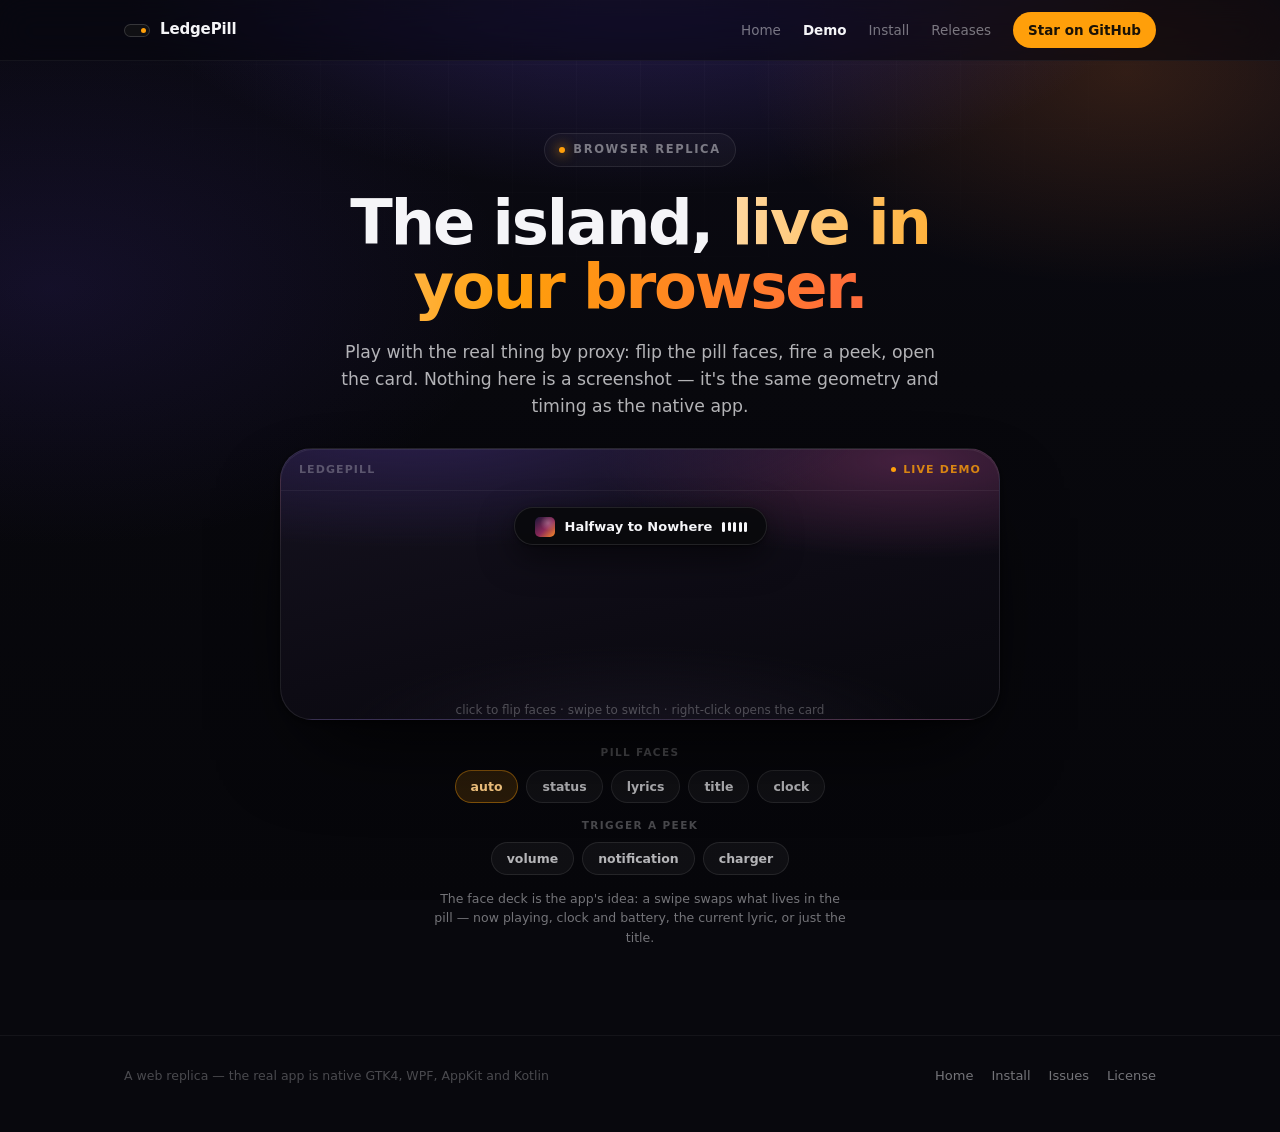
==== docs/demo.html @ aaab97e1 "Split the docs page into a three-page site One 956-line file held the landing copy and the whole isl" ====
<!doctype html>
<html lang="en">
<head>
<meta charset="utf-8">
<meta name="viewport" content="width=device-width, initial-scale=1">
<title>LedgePill — live demo</title>
<meta name="description" content="Click, swipe and poke the LedgePill island: pill faces, peeks and the expanded card, all in the browser.">
<meta name="theme-color" content="#08080d">
<link rel="icon" href="data:image/svg+xml,%3Csvg xmlns='http://www.w3.org/2000/svg' viewBox='0 0 32 32'%3E%3Crect width='32' height='32' rx='9' fill='%2308080d'/%3E%3Crect x='6' y='12' width='20' height='8' rx='4' fill='%23fff'/%3E%3Ccircle cx='23.5' cy='16' r='1.6' fill='%23ff9f0a'/%3E%3C/svg%3E">
<link rel="stylesheet" href="style.css">
<style>
  /* ------------------------------------------------------------------ demo */
  .demo { padding: 12px 0 8px; }
  .demo-wrap { display: flex; flex-direction: column; align-items: center; padding-top: 8px; }
  .stage { display: flex; flex-direction: column; align-items: center; }

  /* the fake desktop the island hangs in */
  .screen {
    position: relative;
    width: min(720px, 100%);
    border-radius: var(--r-xl);
    border: 1px solid var(--line);
    box-shadow: var(--shadow);
    overflow: hidden;
    background:
      radial-gradient(110% 80% at 18% -10%, #2b1f4d 0%, transparent 58%),
      radial-gradient(85% 70% at 88% 4%, #45203f 0%, transparent 52%),
      radial-gradient(60% 50% at 50% 108%, #16131f 0%, transparent 70%),
      linear-gradient(168deg, #15121f 0%, #0d0b14 58%, #08080d 100%);
  }
  .screen::after {
    content: "";
    position: absolute;
    inset: 0;
    pointer-events: none;
    border-radius: inherit;
    box-shadow: inset 0 1px 0 rgba(255, 255, 255, .07);
  }
  .menubar {
    display: flex;
    align-items: center;
    justify-content: space-between;
    gap: 12px;
    padding: 12px 18px;
    font-size: 11px;
    font-weight: 600;
    letter-spacing: .1em;
    text-transform: uppercase;
    color: var(--ink-4);
    border-bottom: 1px solid var(--line-soft);
  }
  .menubar span { display: inline-flex; align-items: center; gap: 7px; }
  .menubar .led {
    width: 5px;
    height: 5px;
    border-radius: 50%;
    background: rgba(255, 255, 255, .3);
  }
  .menubar .live { color: rgba(255, 159, 10, .8); }
  .menubar .live .led { background: var(--accent); }

  .stage {
    padding: 16px 0 22px;
    min-height: 210px;
    justify-content: flex-start;
  }

  /* Opens as a card, so the island itself stays unpadded for measurement */
  #island {
    background: rgba(10, 10, 13, .97);
    border: 1px solid rgba(255, 255, 255, .1);
    border-radius: 26px;
    box-shadow: 0 12px 34px rgba(0, 0, 0, .55), 0 1px 3px rgba(0, 0, 0, .5);
    transition: width .26s cubic-bezier(.34, 1.2, .64, 1),
                height .26s cubic-bezier(.34, 1.2, .64, 1),
                border-radius .26s,
                transform .2s ease;
    transform-origin: top center;
    position: relative;
    overflow: hidden;
    cursor: pointer;
    user-select: none;
    -webkit-user-select: none;
  }
  #island.expanded { border-radius: 30px; cursor: default; }
  #island:not(.expanded):hover { transform: scale(1.04); }
  #island:focus-visible { outline: 2px solid var(--accent); outline-offset: 6px; }
  #island > section {
    position: absolute;
    top: 0;
    left: 0;
    opacity: 0;
    pointer-events: none;
    transition: opacity .2s;
    white-space: nowrap;
  }
  #island > section.on { opacity: 1; pointer-events: auto; }

  /* pill face */
  #pill { display: flex; align-items: center; gap: 10px; padding: 9px 20px; }
  .dot { color: var(--accent); font-size: 13px; }
  #clock { font-weight: 650; font-size: 14px; letter-spacing: .4px; font-variant-numeric: tabular-nums; }
  #pill .art { width: 20px; height: 20px; border-radius: 5px; display: none; }
  #pill .t {
    font-weight: 650;
    font-size: 13px;
    max-width: 300px;
    overflow: hidden;
    text-overflow: ellipsis;
    display: none;
  }
  #pbat { color: var(--accent); font-size: 11px; font-weight: 700; display: none; font-variant-numeric: tabular-nums; }
  .eq { display: none; align-items: center; gap: 2.5px; height: 14px; }
  .eq i {
    width: 3px;
    height: 4px;
    border-radius: 2px;
    background: var(--ink);
    transition: height .06s linear;
  }

  /* peek */
  #peek { display: flex; align-items: center; gap: 12px; padding: 12px 22px; }
  #peek .ico { font-size: 17px; color: var(--accent); width: 22px; text-align: center; }
  #peek .pt { font-weight: 700; font-size: 13px; }
  #peek .pb { font-size: 12px; color: var(--ink-2); }
  #peek .bar {
    width: 150px;
    height: 6px;
    border-radius: var(--r-pill);
    background: rgba(255, 255, 255, .12);
    overflow: hidden;
  }
  #peek .bar i { display: block; height: 100%; background: #fff; border-radius: var(--r-pill); }

  /* expanded card */
  #card { padding: 20px; width: min(400px, calc(100vw - 56px)); white-space: normal; }
  .chips { display: flex; gap: 8px; justify-content: flex-end; margin-bottom: 12px; }
  .chip {
    background: rgba(255, 255, 255, .06);
    border-radius: var(--r-pill);
    padding: 4px 11px;
    font-size: 11px;
    font-weight: 600;
    color: var(--ink-2);
    white-space: nowrap;
  }
  .head { display: flex; gap: 14px; align-items: center; }
  .head .art { width: 92px; height: 92px; border-radius: 20px; flex: none; }
  .art {
    background:
      radial-gradient(circle at 65% 30%, rgba(255, 255, 255, .25), transparent 40%),
      linear-gradient(135deg, #1a1738 0%, #8c2959 55%, #fa8c26 100%);
  }
  .meta { min-width: 0; }
  .meta .title { font-weight: 700; font-size: 16px; }
  .meta .artist { font-size: 13px; color: var(--ink-2); margin-top: 3px; }
  .meta .album { font-size: 11px; color: var(--ink-3); margin-top: 3px; }
  .seek { display: flex; align-items: center; gap: 8px; margin: 14px 0 4px; }
  .seek span {
    font-size: 10px;
    font-weight: 600;
    color: var(--ink-3);
    font-variant-numeric: tabular-nums;
  }
  .seek .tr {
    flex: 1;
    height: 5px;
    border-radius: var(--r-pill);
    background: rgba(255, 255, 255, .12);
    position: relative;
    cursor: pointer;
  }
  .seek .tr i {
    position: absolute;
    left: 0;
    top: 0;
    height: 100%;
    background: var(--accent);
    border-radius: var(--r-pill);
  }
  .seek .tr b {
    position: absolute;
    top: 50%;
    width: 12px;
    height: 12px;
    border-radius: 50%;
    background: #fff;
    transform: translate(-6px, -50%);
    box-shadow: 0 1px 3px rgba(0, 0, 0, .4);
  }
  .controls { display: flex; justify-content: center; align-items: center; gap: 18px; margin: 10px 0 4px; }
  .controls button {
    background: transparent;
    border: none;
    color: var(--ink);
    font-size: 17px;
    width: 38px;
    height: 38px;
    border-radius: 50%;
    cursor: pointer;
  }
  .controls button:hover { background: rgba(255, 255, 255, .1); }
  .controls .main { background: rgba(255, 255, 255, .1); width: 52px; height: 52px; font-size: 21px; }
  .toggles { display: flex; justify-content: center; gap: 12px; margin: 12px 0; }
  .toggles button {
    width: 44px;
    height: 44px;
    border-radius: 50%;
    border: none;
    background: rgba(255, 255, 255, .07);
    color: var(--ink);
    font-size: 16px;
    cursor: pointer;
    transition: background .15s ease, color .15s ease;
  }
  .toggles button:hover { background: rgba(255, 255, 255, .13); }
  .toggles button.onn { background: var(--accent); color: #0c0c0e; }
  .tiles { display: grid; grid-template-columns: repeat(4, 1fr); gap: 10px; }
  .tile { background: rgba(255, 255, 255, .06); border-radius: 18px; padding: 12px 8px; text-align: center; }
  .tile .big { font-weight: 700; font-size: 16px; font-variant-numeric: tabular-nums; }
  .tile .sub { font-size: 10px; color: var(--ink-3); margin-top: 4px; }
  .tile svg { display: block; margin: 0 auto 2px; }
  #timerTile { cursor: pointer; }
  #timerTile.run .big { color: var(--accent); }
  .sys { text-align: center; font-size: 11px; font-weight: 600; color: var(--ink-3); margin-top: 12px; }

  .caption {
    text-align: center;
    font-size: 12px;
    color: var(--ink-4);
    padding: 0 18px;
  }
  @media (max-width: 420px) {
    #pill { gap: 8px; padding: 8px 14px; }
    #pill .t { max-width: 150px; }
    .tiles { gap: 6px; }
    .tile { padding: 10px 4px; }
  }

  /* ---------------------------------------------------------------- controls */
  .deck { margin-top: 24px; display: flex; flex-direction: column; align-items: center; gap: 14px; }
  .group-label {
    font-size: 10.5px;
    font-weight: 650;
    letter-spacing: .13em;
    text-transform: uppercase;
    color: var(--ink-4);
    margin-bottom: 9px;
    text-align: center;
  }
  .group { text-align: center; }
  .chiprow { display: flex; flex-wrap: wrap; justify-content: center; gap: 8px; }
  .chiprow button {
    font-family: inherit;
    font-size: 12.5px;
    font-weight: 600;
    color: var(--ink-2);
    background: var(--panel);
    border: 1px solid var(--line);
    border-radius: var(--r-pill);
    padding: 8px 15px;
    cursor: pointer;
    transition: background .15s ease, color .15s ease, border-color .15s ease;
  }
  .chiprow button:hover { background: var(--panel-hi); color: var(--ink); }
  .chiprow button.on {
    background: rgba(255, 159, 10, .14);
    border-color: rgba(255, 159, 10, .42);
    color: #ffce85;
  }
  .chiprow button:focus-visible { outline: 2px solid var(--accent); outline-offset: 3px; }
  .tip { font-size: 12.5px; color: var(--ink-3); text-align: center; max-width: 52ch; }
</style>
</head>
<body>
<div class="ambient" aria-hidden="true"></div>

<header class="topbar">
  <div class="wrap">
    <a class="brand" href="index.html">
      <span class="brand-mark" aria-hidden="true"></span> LedgePill
    </a>
    <nav class="topnav">
      <a href="index.html">Home</a>
      <a href="demo.html" aria-current="page">Demo</a>
      <a href="install.html">Install</a>
      <a class="hide-sm" href="https://github.com/Mariakevin/LedgePill/releases">Releases</a>
      <a class="cta" href="https://github.com/Mariakevin/LedgePill">Star on GitHub</a>
    </nav>
  </div>
</header>

<main class="wrap">
  <section class="page-head">
    <p class="eyebrow"><i aria-hidden="true"></i> Browser replica</p>
    <h1>The island, <span class="grad">live in your browser.</span></h1>
    <p class="lede">
      Play with the real thing by proxy: flip the pill faces, fire a peek, open the card.
      Nothing here is a screenshot — it's the same geometry and timing as the native app.
    </p>
  </section>

  <section class="demo" id="demo" aria-label="Interactive demo">
    <div class="demo-wrap">
      <div class="screen">
        <div class="menubar" aria-hidden="true">
          <span>LedgePill</span>
          <span class="live"><i class="led"></i> live demo</span>
        </div>
        <div class="stage">
          <div id="island" tabindex="0" role="group" aria-label="LedgePill island — click to flip faces, right-click to open the card">
            <section id="pill" class="on">
              <div class="art"></div>
              <div class="t" id="ptitle"></div>
              <div class="t" id="plyric"></div>
              <div class="eq" aria-hidden="true"><i></i><i></i><i></i><i></i><i></i></div>
              <span class="dot">●</span>
              <span id="clock">--:--</span>
              <span id="pbat">⚡ 84%</span>
            </section>

            <section id="peek">
              <span class="ico"></span>
              <div><div class="pt"></div><div class="pb"></div></div>
              <div class="bar"><i></i></div>
            </section>

            <section id="card">
              <div class="chips"><span class="chip">ᛒ MX Buds · 80%</span><span class="chip">HomeNet</span></div>
              <div class="head">
                <div class="art"></div>
                <div class="meta">
                  <div class="title">Halfway to Nowhere</div>
                  <div class="artist">Night Cartography</div>
                  <div class="album">Isole Perdute</div>
                </div>
              </div>
              <div class="seek">
                <span id="tNow">0:47</span>
                <div class="tr" id="seekTr"><i></i><b></b></div>
                <span>3:34</span>
              </div>
              <div class="controls">
                <button aria-label="Previous track">⏮</button>
                <button class="main" id="playBtn" aria-label="Play or pause">⏸</button>
                <button aria-label="Next track">⏭</button>
              </div>
              <div class="toggles">
                <button id="muteBtn" title="Mute" aria-label="Toggle mute">🔊</button>
                <button id="micBtn" title="Mic" aria-label="Toggle microphone">🎙</button>
                <button id="cafBtn" title="Caffeine" aria-label="Toggle caffeine mode">☕</button>
                <button title="Screenshot" aria-label="Take a screenshot">📷</button>
              </div>
              <div class="tiles">
                <div class="tile">
                  <svg width="40" height="40" viewBox="0 0 40 40" aria-hidden="true">
                    <circle cx="20" cy="20" r="16" fill="none" stroke="rgba(255,255,255,.13)" stroke-width="3.5"/>
                    <circle cx="20" cy="20" r="16" fill="none" stroke="#34d64a" stroke-width="3.5"
                      stroke-linecap="round" stroke-dasharray="84.4 100.5"
                      transform="rotate(-90 20 20)"/>
                  </svg>
                  <div class="sub">84%</div>
                </div>
                <div class="tile"><div class="big">🔊</div><div class="sub">Volume</div></div>
                <div class="tile" id="timerTile"><div class="big" id="timerTxt">25:00</div><div class="sub">Focus</div></div>
                <div class="tile"><div class="big">☀️ 24°</div><div class="sub">Sunny</div></div>
              </div>
              <div class="sys">CPU 6%&nbsp;&nbsp;·&nbsp;&nbsp;RAM 5.9 GiB (38%)</div>
            </section>
          </div>
        </div>
        <p class="caption">click to flip faces · swipe to switch · right-click opens the card</p>
      </div>

      <div class="deck">
        <div class="group">
          <div class="group-label" id="faces-label">Pill faces</div>
          <div class="chiprow" role="group" aria-labelledby="faces-label">
            <button data-face="0">auto</button>
            <button data-face="1">status</button>
            <button data-face="2">lyrics</button>
            <button data-face="3">title</button>
            <button data-face="4">clock</button>
          </div>
        </div>
        <div class="group">
          <div class="group-label" id="peeks-label">Trigger a peek</div>
          <div class="chiprow" role="group" aria-labelledby="peeks-label">
            <button data-peek="volume">volume</button>
            <button data-peek="notify">notification</button>
            <button data-peek="charge">charger</button>
          </div>
        </div>
        <p class="tip">The face deck is the app's idea: a swipe swaps what lives in the pill — now playing, clock and battery, the current lyric, or just the title.</p>
      </div>
    </div>
  </section>
</main>

<footer>
  <div class="wrap">
    <span class="note">A web replica — the real app is native GTK4, WPF, AppKit and Kotlin</span>
    <nav>
      <a href="index.html">Home</a>
      <a href="install.html">Install</a>
      <a href="https://github.com/Mariakevin/LedgePill/issues">Issues</a>
      <a href="https://github.com/Mariakevin/LedgePill/blob/main/LICENSE">License</a>
    </nav>
  </div>
</footer>

<script>
const island = document.getElementById('island');
const secs = { pill: document.getElementById('pill'),
               peek: document.getElementById('peek'),
               card: document.getElementById('card') };
let state = 'pill', playing = true, pos = 47, peekTimer = 0;
const reduceMotion = window.matchMedia('(prefers-reduced-motion: reduce)').matches;

function fit(name) {
  const el = secs[name];
  for (const k in secs) secs[k].classList.toggle('on', k === name);
  island.classList.toggle('expanded', name === 'card');
  island.style.width = el.scrollWidth + 'px';
  island.style.height = el.scrollHeight + 'px';
  state = name === 'card' ? 'expanded' : name;
}

/* pill face deck — click cycles, swipe switches, right-click opens the card */
const pillArt = secs.pill.querySelector('.art'),
      pillT = document.getElementById('ptitle'),
      pillLyric = document.getElementById('plyric'),
      eq = secs.pill.querySelector('.eq'),
      dot = secs.pill.querySelector('.dot'),
      clock = document.getElementById('clock'),
      pbat = document.getElementById('pbat');
const FACES = ['auto', 'status', 'lyrics', 'title', 'clock'];
let faceIdx = 0;
const LYRICS = [
  [0, '♪'], [42, 'Taillights paint the dashboard gold'],
  [48, 'Half a tank and nowhere to be'], [55, 'You said turn the radio up'],
  [62, 'So I let the night drive me'], [70, 'Halfway to nowhere, right on time'],
  [78, 'Every wrong turn felt like mine'], [86, '♪'],
];
function lyricAt(s) {
  let line = '♪';
  for (const [t, txt] of LYRICS) if (t <= s) line = txt;
  return line;
}
function syncFaceButtons() {
  document.querySelectorAll('[data-face]').forEach(b =>
    b.classList.toggle('on', Number(b.dataset.face) === faceIdx));
}
function pillFace() {
  const face = FACES[faceIdx], music = playing;
  for (const el of [pillArt, pillT, pillLyric]) el.style.display = 'none';
  eq.style.display = 'none';
  for (const el of [dot, clock, pbat]) el.style.display = 'none';

  if (face === 'auto' && music) {
    pillArt.style.display = 'block'; eq.style.display = 'flex';
    pillT.style.display = 'block';
    pillT.textContent = 'Halfway to Nowhere';   // title only, never the artist
  } else if (face === 'status') {
    clock.style.display = 'inline'; pbat.style.display = 'inline';
  } else if (face === 'lyrics' && music) {
    pillLyric.style.display = 'block';
    pillLyric.textContent = lyricAt(pos);
  } else if (face === 'title' && music) {
    pillT.style.display = 'block';
    pillT.textContent = 'Halfway to Nowhere';
  } else if (face === 'clock') {
    clock.style.display = 'inline';
  } else {
    dot.style.display = 'inline'; clock.style.display = 'inline';
  }
  syncFaceButtons();
  if (state === 'pill') fit('pill');
}
function cycleFace(step) {
  faceIdx = (faceIdx + step + FACES.length) % FACES.length;
  pillFace();
}
function tickClock() {
  const d = new Date();
  clock.textContent = String(d.getHours()).padStart(2, '0') + ':' +
                      String(d.getMinutes()).padStart(2, '0');
}
tickClock(); setInterval(tickClock, 5000);

/* beat-driven EQ — kick on the beat, bar 1 = bass … bar 5 = highs */
const bars = eq.querySelectorAll('i'), BPM = 122;
const resp = [1.0, 0.85, 0.55, 0.4, 0.3], shim = [0.05, 0.1, 0.25, 0.35, 0.45];
if (!reduceMotion) setInterval(() => {
  if (!playing || state !== 'pill') return;
  const t = performance.now() / 1000, beat = t * BPM / 60;
  const kick = Math.pow(Math.max(0, Math.cos(beat * 2 * Math.PI)), 14);
  const off = Math.pow(Math.max(0, Math.cos((beat + .5) * 2 * Math.PI)), 14);
  bars.forEach((b, i) => {
    const s = shim[i] * (0.5 + 0.5 * Math.sin(t * (7 + i * 3.1) + i));
    const v = 0.18 + resp[i] * kick * 0.82 + s + off * 0.25 * (1 - resp[i]);
    b.style.height = Math.max(3, Math.min(14, v * 14)) + 'px';
  });
}, 50);

/* click cycles faces · swipe switches · right-click opens the card */
let swiped = false, downX = null;
island.addEventListener('pointerdown', e => { downX = e.clientX; });
island.addEventListener('pointerup', e => {
  if (downX !== null && state === 'pill' && Math.abs(e.clientX - downX) > 40) {
    cycleFace(e.clientX < downX ? +1 : -1);
    swiped = true; setTimeout(() => swiped = false, 250);
  }
  downX = null;
});
island.addEventListener('click', e => {
  if (swiped) return;
  if (state === 'pill' || state === 'peek') { cycleFace(+1); return; }
  if (e.target.closest('button') || e.target.closest('#seekTr') ||
      e.target.closest('#timerTile')) return;
  fit('pill');   // click on empty card space closes it
});
island.addEventListener('contextmenu', e => {
  e.preventDefault();
  fit(state === 'expanded' ? 'pill' : 'card');
});
island.addEventListener('keydown', e => {
  if (e.key === 'Enter' || e.key === ' ') {
    e.preventDefault();
    fit(state === 'expanded' ? 'pill' : 'card');
  }
  if (e.key === 'ArrowRight' && state !== 'expanded') { e.preventDefault(); cycleFace(+1); }
  if (e.key === 'ArrowLeft' && state !== 'expanded') { e.preventDefault(); cycleFace(-1); }
});
let leaveT = 0;
island.addEventListener('mouseleave', () => {
  if (state !== 'expanded') return;
  leaveT = setTimeout(() => fit('pill'), 900);
});
island.addEventListener('mouseenter', () => clearTimeout(leaveT));

/* explicit face picker under the demo */
document.querySelectorAll('[data-face]').forEach(btn =>
  btn.addEventListener('click', () => {
    faceIdx = Number(btn.dataset.face);
    if (state !== 'pill') fit('pill');
    pillFace();
  }));

/* player */
const playBtn = document.getElementById('playBtn'),
      seekFill = document.querySelector('#seekTr i'),
      seekKnob = document.querySelector('#seekTr b'),
      tNow = document.getElementById('tNow'), LEN = 214;
playBtn.addEventListener('click', () => {
  playing = !playing;
  playBtn.textContent = playing ? '⏸' : '▶';
  pillFace();
});
setInterval(() => {
  if (playing) {
    pos = (pos + 1) % LEN; drawSeek();
    if (FACES[faceIdx] === 'lyrics' && state === 'pill') {
      pillLyric.textContent = lyricAt(pos);
      fit('pill');
    }
  }
}, 1000);
function drawSeek() {
  const f = pos / LEN * 100;
  seekFill.style.width = f + '%'; seekKnob.style.left = f + '%';
  tNow.textContent = Math.floor(pos / 60) + ':' + String(pos % 60).padStart(2, '0');
}
document.getElementById('seekTr').addEventListener('click', e => {
  const r = e.currentTarget.getBoundingClientRect();
  pos = Math.round((e.clientX - r.left) / r.width * LEN); drawSeek();
});
drawSeek();

/* toggles */
for (const id of ['muteBtn', 'micBtn', 'cafBtn'])
  document.getElementById(id).addEventListener('click',
    e => e.currentTarget.classList.toggle('onn'));

/* focus timer */
const timerTile = document.getElementById('timerTile'),
      timerTxt = document.getElementById('timerTxt');
let tLeft = 25 * 60, tRun = false;
timerTile.addEventListener('click', () => {
  tRun = !tRun; timerTile.classList.toggle('run', tRun);
});
setInterval(() => {
  if (!tRun) return;
  tLeft = Math.max(0, tLeft - 1);
  timerTxt.textContent = String(Math.floor(tLeft / 60)).padStart(2, '0') + ':' +
                         String(tLeft % 60).padStart(2, '0');
  if (!tLeft) { tRun = false; timerTile.classList.remove('run'); tLeft = 25 * 60; }
}, 1000);

/* peeks */
const peeks = {
  volume: { ico: '🔊', t: '62%', b: '', bar: 62 },
  notify: { ico: '📅', t: 'Standup in 10 minutes', b: 'Team sync · Room 2' },
  charge: { ico: '⚡', t: 'Charging', b: '84%' },
};
document.querySelectorAll('[data-peek]').forEach(btn =>
  btn.addEventListener('click', () => showPeek(peeks[btn.dataset.peek])));
function showPeek(p) {
  if (state === 'expanded') return;
  secs.peek.querySelector('.ico').textContent = p.ico;
  secs.peek.querySelector('.pt').textContent = p.t;
  secs.peek.querySelector('.pb').textContent = p.b || '';
  secs.peek.querySelector('.pb').style.display = p.b ? 'block' : 'none';
  const bar = secs.peek.querySelector('.bar');
  bar.style.display = p.bar != null ? 'block' : 'none';
  if (p.bar != null) bar.querySelector('i').style.width = p.bar + '%';
  fit('peek');
  clearTimeout(peekTimer);
  peekTimer = setTimeout(() => { if (state === 'peek') fit('pill'); }, 2200);
}

pillFace();
fit('pill');
addEventListener('resize', () => fit(state === 'expanded' ? 'card' : state));
</script>
</body>
</html>
---- docs/style.css ----
/* LedgePill docs — shared chrome for index.html, demo.html and install.html
   No frameworks, no webfonts: one local stylesheet so the three pages
   share tokens, navigation and footer. */

/* ---------------------------------------------------------------- tokens */
:root {
  --bg: #08080d;
  --ink: #f5f5f8;
  --ink-2: rgba(245, 245, 248, .72);
  --ink-3: rgba(245, 245, 248, .46);
  --ink-4: rgba(245, 245, 248, .28);
  --accent: #ff9f0a;
  --accent-ink: #1a1206;
  --line: rgba(255, 255, 255, .09);
  --line-soft: rgba(255, 255, 255, .05);
  --panel: rgba(255, 255, 255, .04);
  --panel-hi: rgba(255, 255, 255, .07);
  --r-xl: 32px;
  --r-lg: 24px;
  --r-md: 16px;
  --r-pill: 999px;
  --shadow: 0 40px 90px -30px rgba(0, 0, 0, .9), 0 2px 8px rgba(0, 0, 0, .5);
  --maxw: 1080px;
}

* { margin: 0; padding: 0; box-sizing: border-box; }

html { scroll-behavior: smooth; }

body {
  font-family: "Inter", "SF Pro Display", -apple-system, system-ui, sans-serif;
  background: var(--bg);
  color: var(--ink);
  -webkit-font-smoothing: antialiased;
  overflow-x: hidden;
  line-height: 1.55;
  display: flex;
  min-height: 100vh;
  flex-direction: column;
}

main { flex: 1; }

a { color: inherit; }

/* ambient light + faint grid, fixed behind everything */
.ambient {
  position: fixed;
  inset: 0;
  z-index: -1;
  pointer-events: none;
  background:
    radial-gradient(60% 42% at 50% -8%, rgba(120, 86, 255, .30), transparent 70%),
    radial-gradient(42% 34% at 88% 8%, rgba(255, 130, 40, .16), transparent 70%),
    radial-gradient(50% 40% at 4% 32%, rgba(90, 60, 200, .14), transparent 72%),
    linear-gradient(180deg, #0b0a14 0%, #08080d 42%, #06060a 100%);
}
.ambient::after {
  content: "";
  position: absolute;
  inset: 0;
  background-image:
    linear-gradient(rgba(255, 255, 255, .022) 1px, transparent 1px),
    linear-gradient(90deg, rgba(255, 255, 255, .022) 1px, transparent 1px);
  background-size: 64px 64px;
  mask-image: radial-gradient(70% 50% at 50% 0%, #000 0%, transparent 78%);
  -webkit-mask-image: radial-gradient(70% 50% at 50% 0%, #000 0%, transparent 78%);
}

.wrap { width: 100%; max-width: var(--maxw); margin: 0 auto; padding: 0 24px; }

/* ---------------------------------------------------------------- top bar */
.topbar {
  position: sticky;
  top: 0;
  z-index: 20;
  backdrop-filter: blur(16px) saturate(140%);
  -webkit-backdrop-filter: blur(16px) saturate(140%);
  background: rgba(8, 8, 13, .62);
  border-bottom: 1px solid var(--line-soft);
}
.topbar .wrap {
  display: flex;
  align-items: center;
  justify-content: space-between;
  gap: 20px;
  height: 60px;
}
.brand {
  display: inline-flex;
  align-items: center;
  gap: 10px;
  text-decoration: none;
  font-weight: 650;
  font-size: 15px;
  letter-spacing: -.01em;
}
.brand-mark {
  width: 26px;
  height: 13px;
  border-radius: var(--r-pill);
  background: #101014;
  border: 1px solid rgba(255, 255, 255, .16);
  position: relative;
  flex: none;
}
.brand-mark::after {
  content: "";
  position: absolute;
  right: 3.5px;
  top: 50%;
  width: 5px;
  height: 5px;
  margin-top: -2.5px;
  border-radius: 50%;
  background: var(--accent);
}
.topnav { display: flex; align-items: center; gap: 22px; font-size: 13.5px; }
.topnav a {
  text-decoration: none;
  color: var(--ink-3);
  font-weight: 500;
  transition: color .16s ease;
}
.topnav a:hover { color: var(--ink); }
.topnav a[aria-current="page"] { color: var(--ink); font-weight: 650; }
.topnav .cta {
  color: var(--accent-ink);
  background: var(--accent);
  padding: 8px 15px;
  border-radius: var(--r-pill);
  font-weight: 650;
}
.topnav .cta:hover { filter: brightness(1.08); }
@media (max-width: 640px) { .topnav .hide-sm { display: none; } }

/* -------------------------------------------------------------- page head */
.page-head { padding: 72px 0 8px; text-align: center; }
.eyebrow {
  display: inline-flex;
  align-items: center;
  gap: 8px;
  font-size: 11.5px;
  font-weight: 650;
  letter-spacing: .14em;
  text-transform: uppercase;
  color: var(--ink-3);
  border: 1px solid var(--line);
  background: rgba(255, 255, 255, .03);
  padding: 7px 14px;
  border-radius: var(--r-pill);
}
.eyebrow i {
  width: 6px;
  height: 6px;
  border-radius: 50%;
  background: var(--accent);
  box-shadow: 0 0 12px 1px rgba(255, 159, 10, .7);
}
.page-head h1 {
  margin: 24px auto 0;
  max-width: 16ch;
  font-size: clamp(2.2rem, 6vw, 3.9rem);
  line-height: 1.03;
  letter-spacing: -.035em;
  font-weight: 700;
}
.page-head h1 .grad {
  background: linear-gradient(96deg, #ffd8a1 0%, #ff9f0a 46%, #ff6a3d 100%);
  -webkit-background-clip: text;
  background-clip: text;
  color: transparent;
}
.lede {
  margin: 20px auto 0;
  max-width: 56ch;
  font-size: clamp(.98rem, 1.6vw, 1.08rem);
  color: var(--ink-2);
}
.platforms {
  display: flex;
  flex-wrap: wrap;
  justify-content: center;
  gap: 8px;
  margin-top: 24px;
  list-style: none;
}
.platforms li {
  font-size: 12px;
  font-weight: 600;
  color: var(--ink-2);
  border: 1px solid var(--line);
  background: var(--panel);
  padding: 6px 13px;
  border-radius: var(--r-pill);
}

/* ---------------------------------------------------------------- buttons */
.buttons {
  display: flex;
  flex-wrap: wrap;
  justify-content: center;
  gap: 10px;
  margin-top: 26px;
}
.btn {
  display: inline-flex;
  align-items: center;
  gap: 8px;
  text-decoration: none;
  font-size: 13.5px;
  font-weight: 650;
  padding: 12px 20px;
  border-radius: var(--r-pill);
  border: 1px solid transparent;
  transition: transform .15s ease, filter .15s ease, background .15s ease;
}
.btn:hover { transform: translateY(-1px); }
.btn-primary { background: var(--accent); color: var(--accent-ink); }
.btn-primary:hover { filter: brightness(1.08); }
.btn-ghost { background: var(--panel); border-color: var(--line); color: var(--ink); }
.btn-ghost:hover { background: var(--panel-hi); }

/* ------------------------------------------------------------ code blocks */
.code {
  margin: 26px auto 0;
  max-width: 640px;
  border: 1px solid var(--line);
  border-radius: var(--r-md);
  background: rgba(0, 0, 0, .42);
  padding: 14px 16px;
  text-align: left;
  overflow-x: auto;
}
.code code {
  font-family: ui-monospace, "SF Mono", Menlo, Consolas, monospace;
  font-size: 12.5px;
  color: #d6d6de;
  white-space: pre;
  line-height: 1.7;
}
.code .p { color: var(--accent); user-select: none; }
.code .c { color: var(--ink-4); }

/* ----------------------------------------------------------------- footer */
footer {
  margin-top: 80px;
  border-top: 1px solid var(--line-soft);
  padding: 30px 0 46px;
}
footer .wrap {
  display: flex;
  flex-wrap: wrap;
  align-items: center;
  justify-content: space-between;
  gap: 16px;
}
footer .note { font-size: 12.5px; color: var(--ink-4); }
footer nav { display: flex; flex-wrap: wrap; gap: 18px; font-size: 13px; }
footer nav a { color: var(--ink-3); text-decoration: none; }
footer nav a:hover { color: var(--ink); }

@media (prefers-reduced-motion: reduce) {
  html { scroll-behavior: auto; }
  * { transition-duration: .01ms !important; animation-duration: .01ms !important; }
}
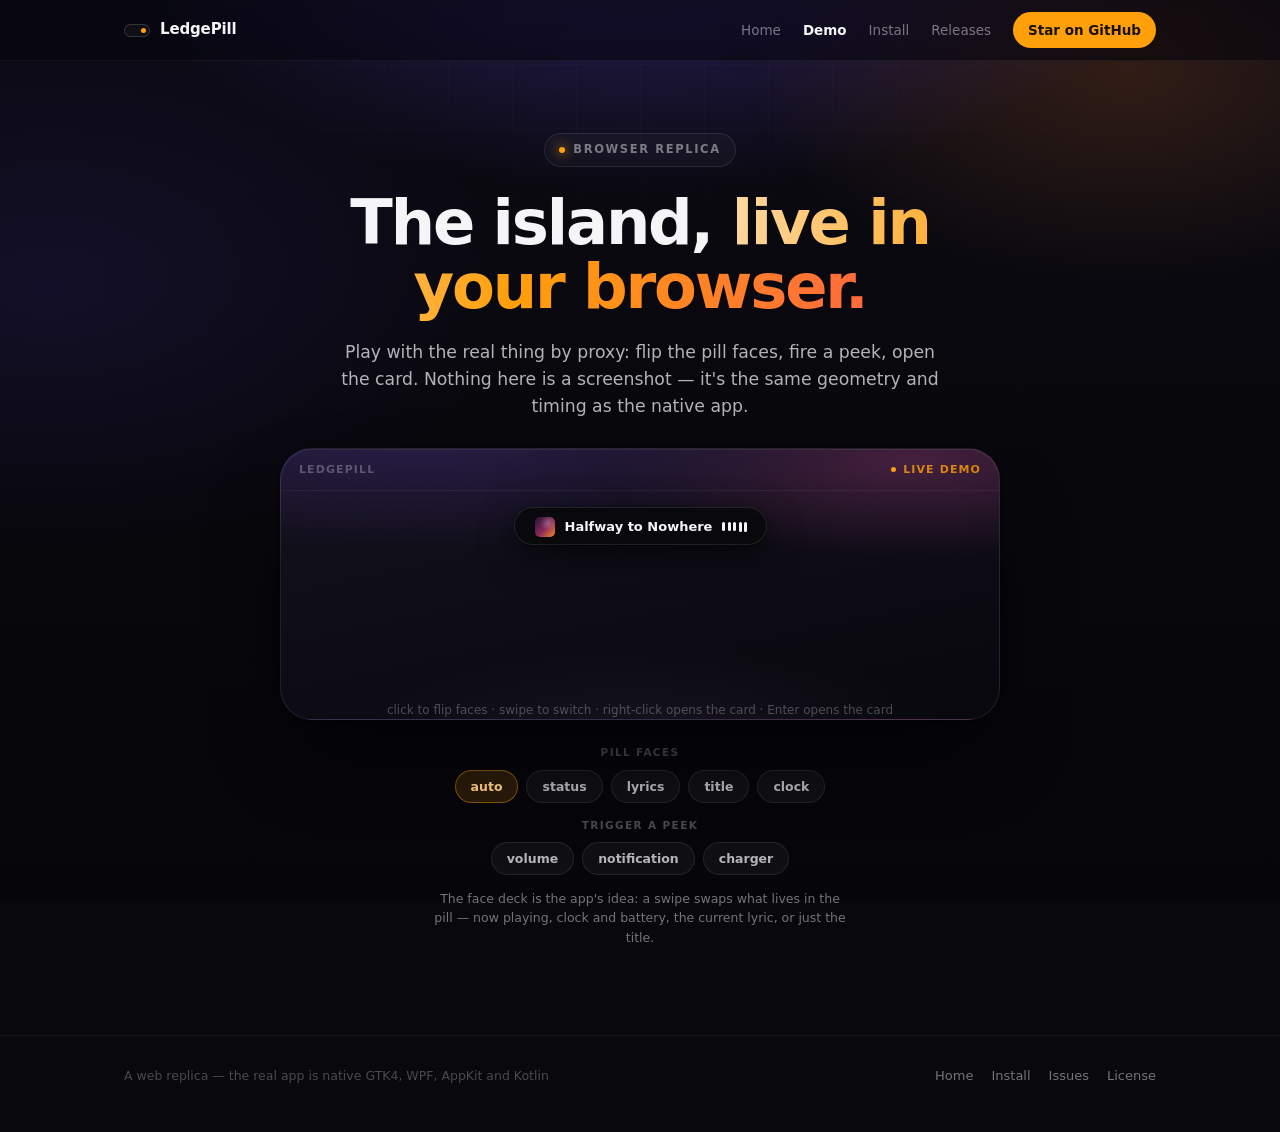
==== commit 1e6af757: "Fix and improve the browser demo Keyboard, peek, and inert fixes; track switching; screenshot flash;" ====
--- a/docs/demo.html
+++ b/docs/demo.html
@@ -12,7 +12,6 @@
   /* ------------------------------------------------------------------ demo */
   .demo { padding: 12px 0 8px; }
   .demo-wrap { display: flex; flex-direction: column; align-items: center; padding-top: 8px; }
-  .stage { display: flex; flex-direction: column; align-items: center; }
 
   /* the fake desktop the island hangs in */
   .screen {
@@ -36,6 +35,15 @@
     border-radius: inherit;
     box-shadow: inset 0 1px 0 rgba(255, 255, 255, .07);
   }
+  .flash {
+    position: absolute;
+    inset: 0;
+    z-index: 5;
+    background: #fff;
+    pointer-events: none;
+    animation: shutter .35s ease-out forwards;
+  }
+  @keyframes shutter { from { opacity: 1; } to { opacity: 0; } }
   .menubar {
     display: flex;
     align-items: center;
@@ -60,9 +68,12 @@
   .menubar .live .led { background: var(--accent); }
 
   .stage {
+    display: flex;
+    flex-direction: column;
+    align-items: center;
+    justify-content: flex-start;
     padding: 16px 0 22px;
     min-height: 210px;
-    justify-content: flex-start;
   }
 
   /* Opens as a card, so the island itself stays unpadded for measurement */
@@ -85,6 +96,9 @@
   #island.expanded { border-radius: 30px; cursor: default; }
   #island:not(.expanded):hover { transform: scale(1.04); }
   #island:focus-visible { outline: 2px solid var(--accent); outline-offset: 6px; }
+  @media (prefers-reduced-motion: reduce) {
+    #island { transition: none; }
+  }
   #island > section {
     position: absolute;
     top: 0;
@@ -309,7 +323,7 @@
           <span class="live"><i class="led"></i> live demo</span>
         </div>
         <div class="stage">
-          <div id="island" tabindex="0" role="group" aria-label="LedgePill island — click to flip faces, right-click to open the card">
+          <div id="island" tabindex="0" role="group" aria-label="LedgePill island — click to flip faces, right-click or Enter/Space toggles the card">
             <section id="pill" class="on">
               <div class="art"></div>
               <div class="t" id="ptitle"></div>
@@ -342,15 +356,15 @@
                 <span>3:34</span>
               </div>
               <div class="controls">
-                <button aria-label="Previous track">⏮</button>
+                <button id="prevBtn" aria-label="Previous track">⏮</button>
                 <button class="main" id="playBtn" aria-label="Play or pause">⏸</button>
-                <button aria-label="Next track">⏭</button>
+                <button id="nextBtn" aria-label="Next track">⏭</button>
               </div>
               <div class="toggles">
                 <button id="muteBtn" title="Mute" aria-label="Toggle mute">🔊</button>
                 <button id="micBtn" title="Mic" aria-label="Toggle microphone">🎙</button>
                 <button id="cafBtn" title="Caffeine" aria-label="Toggle caffeine mode">☕</button>
-                <button title="Screenshot" aria-label="Take a screenshot">📷</button>
+                <button id="shotBtn" title="Screenshot" aria-label="Take a screenshot">📷</button>
               </div>
               <div class="tiles">
                 <div class="tile">
@@ -370,7 +384,7 @@
             </section>
           </div>
         </div>
-        <p class="caption">click to flip faces · swipe to switch · right-click opens the card</p>
+        <p class="caption">click to flip faces · swipe to switch · right-click opens the card · Enter opens the card</p>
       </div>
 
       <div class="deck">
@@ -420,7 +434,10 @@
 
 function fit(name) {
   const el = secs[name];
-  for (const k in secs) secs[k].classList.toggle('on', k === name);
+  for (const k in secs) {
+    secs[k].classList.toggle('on', k === name);
+    secs[k].inert = k !== name;   // closed sections leave the tab order
+  }
   island.classList.toggle('expanded', name === 'card');
   island.style.width = el.scrollWidth + 'px';
   island.style.height = el.scrollHeight + 'px';
@@ -437,15 +454,38 @@
       pbat = document.getElementById('pbat');
 const FACES = ['auto', 'status', 'lyrics', 'title', 'clock'];
 let faceIdx = 0;
-const LYRICS = [
-  [0, '♪'], [42, 'Taillights paint the dashboard gold'],
-  [48, 'Half a tank and nowhere to be'], [55, 'You said turn the radio up'],
-  [62, 'So I let the night drive me'], [70, 'Halfway to nowhere, right on time'],
-  [78, 'Every wrong turn felt like mine'], [86, '♪'],
+
+/* three fake tracks — each brings its own lyrics and album-art gradient */
+const TRACKS = [
+  { title: 'Halfway to Nowhere', artist: 'Night Cartography', album: 'Isole Perdute',
+    art: 'radial-gradient(circle at 65% 30%, rgba(255,255,255,.25), transparent 40%), linear-gradient(135deg, #1a1738 0%, #8c2959 55%, #fa8c26 100%)',
+    lyrics: [
+      [0, '♪'], [42, 'Taillights paint the dashboard gold'],
+      [48, 'Half a tank and nowhere to be'], [55, 'You said turn the radio up'],
+      [62, 'So I let the night drive me'], [70, 'Halfway to nowhere, right on time'],
+      [78, 'Every wrong turn felt like mine'], [86, '♪'],
+    ] },
+  { title: 'Ferry Lights', artist: 'The Almond Coast', album: 'Rua do Mar',
+    art: 'radial-gradient(circle at 65% 30%, rgba(255,255,255,.25), transparent 40%), linear-gradient(135deg, #0f1b33 0%, #1f6f8b 55%, #ffb35c 100%)',
+    lyrics: [
+      [0, '♪'], [42, 'The ferry pulls away at ten'],
+      [48, 'Salt on the rail, rain on the glass'], [55, 'You count the harbour lights'],
+      [62, 'I count the things we never said'], [70, 'Ferry lights on black water'],
+      [78, 'Every window a small warm room'], [86, '♪'],
+    ] },
+  { title: 'Ombra e Sale', artist: 'Lume', album: 'Vetro',
+    art: 'radial-gradient(circle at 65% 30%, rgba(255,255,255,.25), transparent 40%), linear-gradient(135deg, #171220 0%, #5b3a6e 55%, #e8c9a0 100%)',
+    lyrics: [
+      [0, '♪'], [42, 'Ombra e sale sulla pelle'],
+      [48, 'La città respira piano'], [55, 'Hai lasciato la finestra aperta'],
+      [62, 'Per far entrare il mare'], [70, 'Ombra e sale, niente di più'],
+      [78, 'che restare qui con te'], [86, '♪'],
+    ] },
 ];
+let trackIdx = 0;
 function lyricAt(s) {
   let line = '♪';
-  for (const [t, txt] of LYRICS) if (t <= s) line = txt;
+  for (const [t, txt] of TRACKS[trackIdx].lyrics) if (t <= s) line = txt;
   return line;
 }
 function syncFaceButtons() {
@@ -461,7 +501,7 @@
   if (face === 'auto' && music) {
     pillArt.style.display = 'block'; eq.style.display = 'flex';
     pillT.style.display = 'block';
-    pillT.textContent = 'Halfway to Nowhere';   // title only, never the artist
+    pillT.textContent = TRACKS[trackIdx].title;   // title only, never the artist
   } else if (face === 'status') {
     clock.style.display = 'inline'; pbat.style.display = 'inline';
   } else if (face === 'lyrics' && music) {
@@ -469,7 +509,7 @@
     pillLyric.textContent = lyricAt(pos);
   } else if (face === 'title' && music) {
     pillT.style.display = 'block';
-    pillT.textContent = 'Halfway to Nowhere';
+    pillT.textContent = TRACKS[trackIdx].title;
   } else if (face === 'clock') {
     clock.style.display = 'inline';
   } else {
@@ -516,7 +556,8 @@
 });
 island.addEventListener('click', e => {
   if (swiped) return;
-  if (state === 'pill' || state === 'peek') { cycleFace(+1); return; }
+  if (state === 'peek') { fit('pill'); return; }   // a click while peeking just dismisses it
+  if (state === 'pill') { cycleFace(+1); return; }
   if (e.target.closest('button') || e.target.closest('#seekTr') ||
       e.target.closest('#timerTile')) return;
   fit('pill');   // click on empty card space closes it
@@ -526,8 +567,10 @@
   fit(state === 'expanded' ? 'pill' : 'card');
 });
 island.addEventListener('keydown', e => {
+  if (e.target !== island) return;   // buttons inside the card handle their own keys
   if (e.key === 'Enter' || e.key === ' ') {
     e.preventDefault();
+    clearTimeout(leaveT);   // a stale mouse-leave timer must not close the reopened card
     fit(state === 'expanded' ? 'pill' : 'card');
   }
   if (e.key === 'ArrowRight' && state !== 'expanded') { e.preventDefault(); cycleFace(+1); }
@@ -536,7 +579,8 @@
 let leaveT = 0;
 island.addEventListener('mouseleave', () => {
   if (state !== 'expanded') return;
-  leaveT = setTimeout(() => fit('pill'), 900);
+  // the auto-close only ever dismisses the card — never a peek shown in between
+  leaveT = setTimeout(() => { if (state === 'expanded') fit('pill'); }, 900);
 });
 island.addEventListener('mouseenter', () => clearTimeout(leaveT));
 
@@ -578,10 +622,46 @@
 });
 drawSeek();
 
+/* tracks — prev / next wrap around the fake playlist */
+const cardTitle = document.querySelector('#card .title'),
+      cardArtist = document.querySelector('#card .artist'),
+      cardAlbum = document.querySelector('#card .album'),
+      cardArt = secs.card.querySelector('.art');
+function switchTrack(step) {
+  trackIdx = (trackIdx + step + TRACKS.length) % TRACKS.length;
+  const t = TRACKS[trackIdx];
+  cardTitle.textContent = t.title;
+  cardArtist.textContent = t.artist;
+  cardAlbum.textContent = t.album;
+  pillArt.style.background = t.art;   // same gradient on the pill and the card
+  cardArt.style.background = t.art;
+  pos = 0;
+  drawSeek();
+  pillFace();
+}
+document.getElementById('prevBtn').addEventListener('click', () => switchTrack(-1));
+document.getElementById('nextBtn').addEventListener('click', () => switchTrack(+1));
+
 /* toggles */
 for (const id of ['muteBtn', 'micBtn', 'cafBtn'])
   document.getElementById(id).addEventListener('click',
     e => e.currentTarget.classList.toggle('onn'));
+
+/* screenshot — a brief shutter flash over the screen */
+const screenEl = document.querySelector('.screen');
+const shotBtn = document.getElementById('shotBtn');
+shotBtn.addEventListener('click', () => {
+  if (screenEl.querySelector('.flash')) return;   // never stack two full-screen flashes
+  if (reduceMotion) {
+    shotBtn.classList.add('onn');   // static press feedback when motion is reduced
+    setTimeout(() => shotBtn.classList.remove('onn'), 600);
+    return;
+  }
+  const flash = document.createElement('div');
+  flash.className = 'flash';
+  screenEl.appendChild(flash);
+  setTimeout(() => flash.remove(), 400);
+});
 
 /* focus timer */
 const timerTile = document.getElementById('timerTile'),
@@ -607,7 +687,7 @@
 document.querySelectorAll('[data-peek]').forEach(btn =>
   btn.addEventListener('click', () => showPeek(peeks[btn.dataset.peek])));
 function showPeek(p) {
-  if (state === 'expanded') return;
+  if (state === 'expanded') fit('pill');   // close the card first, then peek
   secs.peek.querySelector('.ico').textContent = p.ico;
   secs.peek.querySelector('.pt').textContent = p.t;
   secs.peek.querySelector('.pb').textContent = p.b || '';
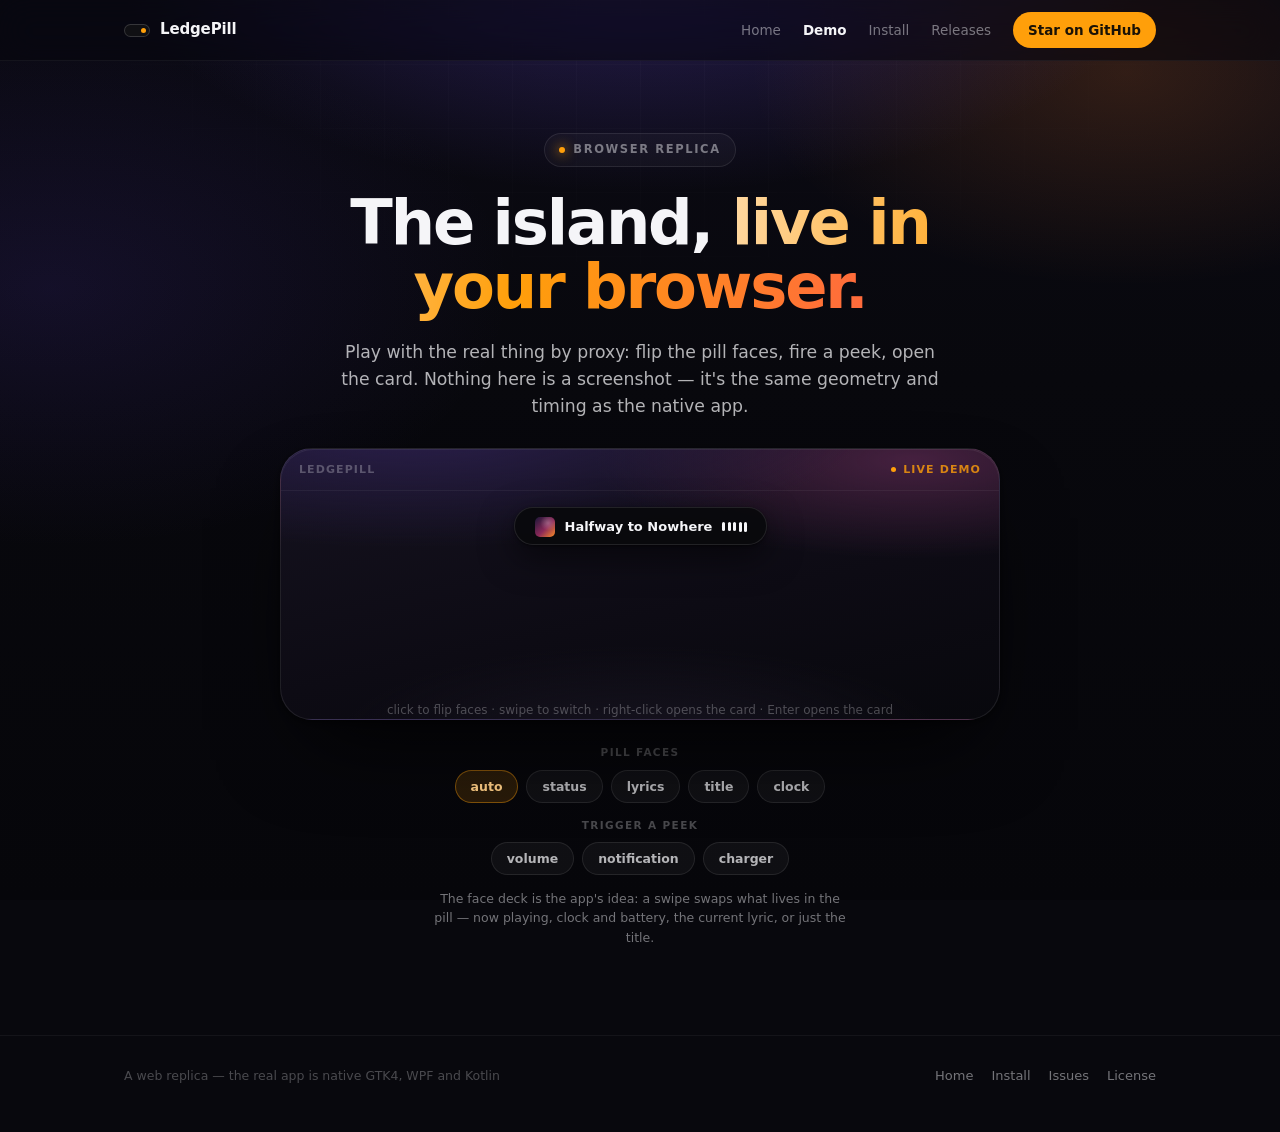
==== commit eab17a86: "Remove all macOS platform support (Linux, Windows, Android only)" ====
--- a/docs/demo.html
+++ b/docs/demo.html
@@ -414,7 +414,7 @@
 
 <footer>
   <div class="wrap">
-    <span class="note">A web replica — the real app is native GTK4, WPF, AppKit and Kotlin</span>
+    <span class="note">A web replica — the real app is native GTK4, WPF and Kotlin</span>
     <nav>
       <a href="index.html">Home</a>
       <a href="install.html">Install</a>
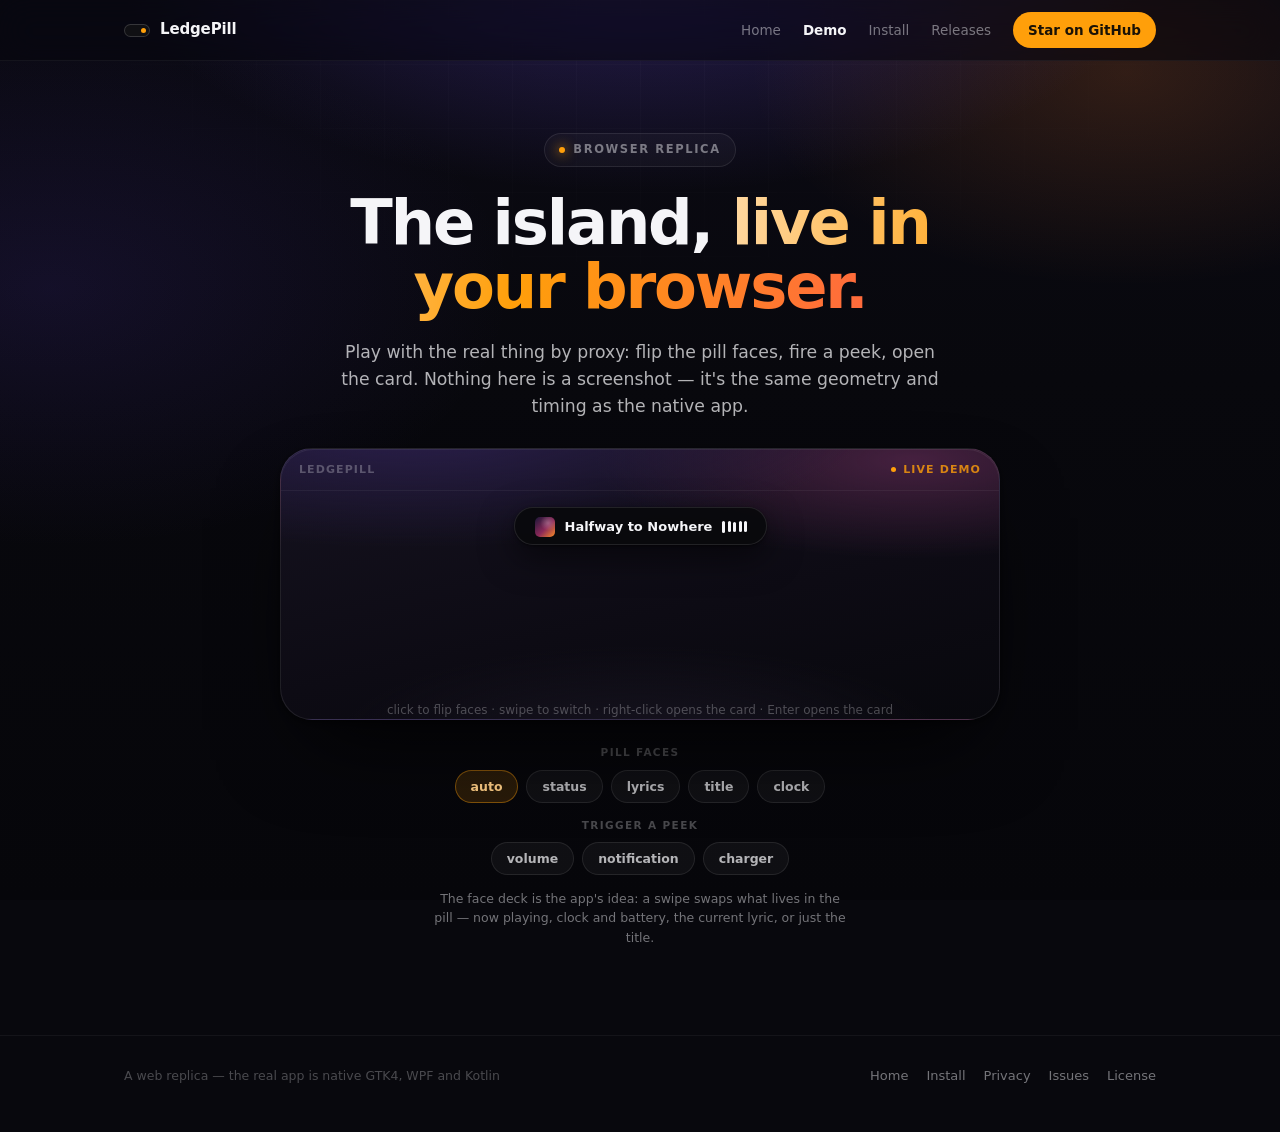
==== commit 012484b6: "Add Play Store track: AAB build, privacy policy, progress checklist" ====
--- a/docs/demo.html
+++ b/docs/demo.html
@@ -418,6 +418,7 @@
     <nav>
       <a href="index.html">Home</a>
       <a href="install.html">Install</a>
+      <a href="privacy.html">Privacy</a>
       <a href="https://github.com/Mariakevin/LedgePill/issues">Issues</a>
       <a href="https://github.com/Mariakevin/LedgePill/blob/main/LICENSE">License</a>
     </nav>
